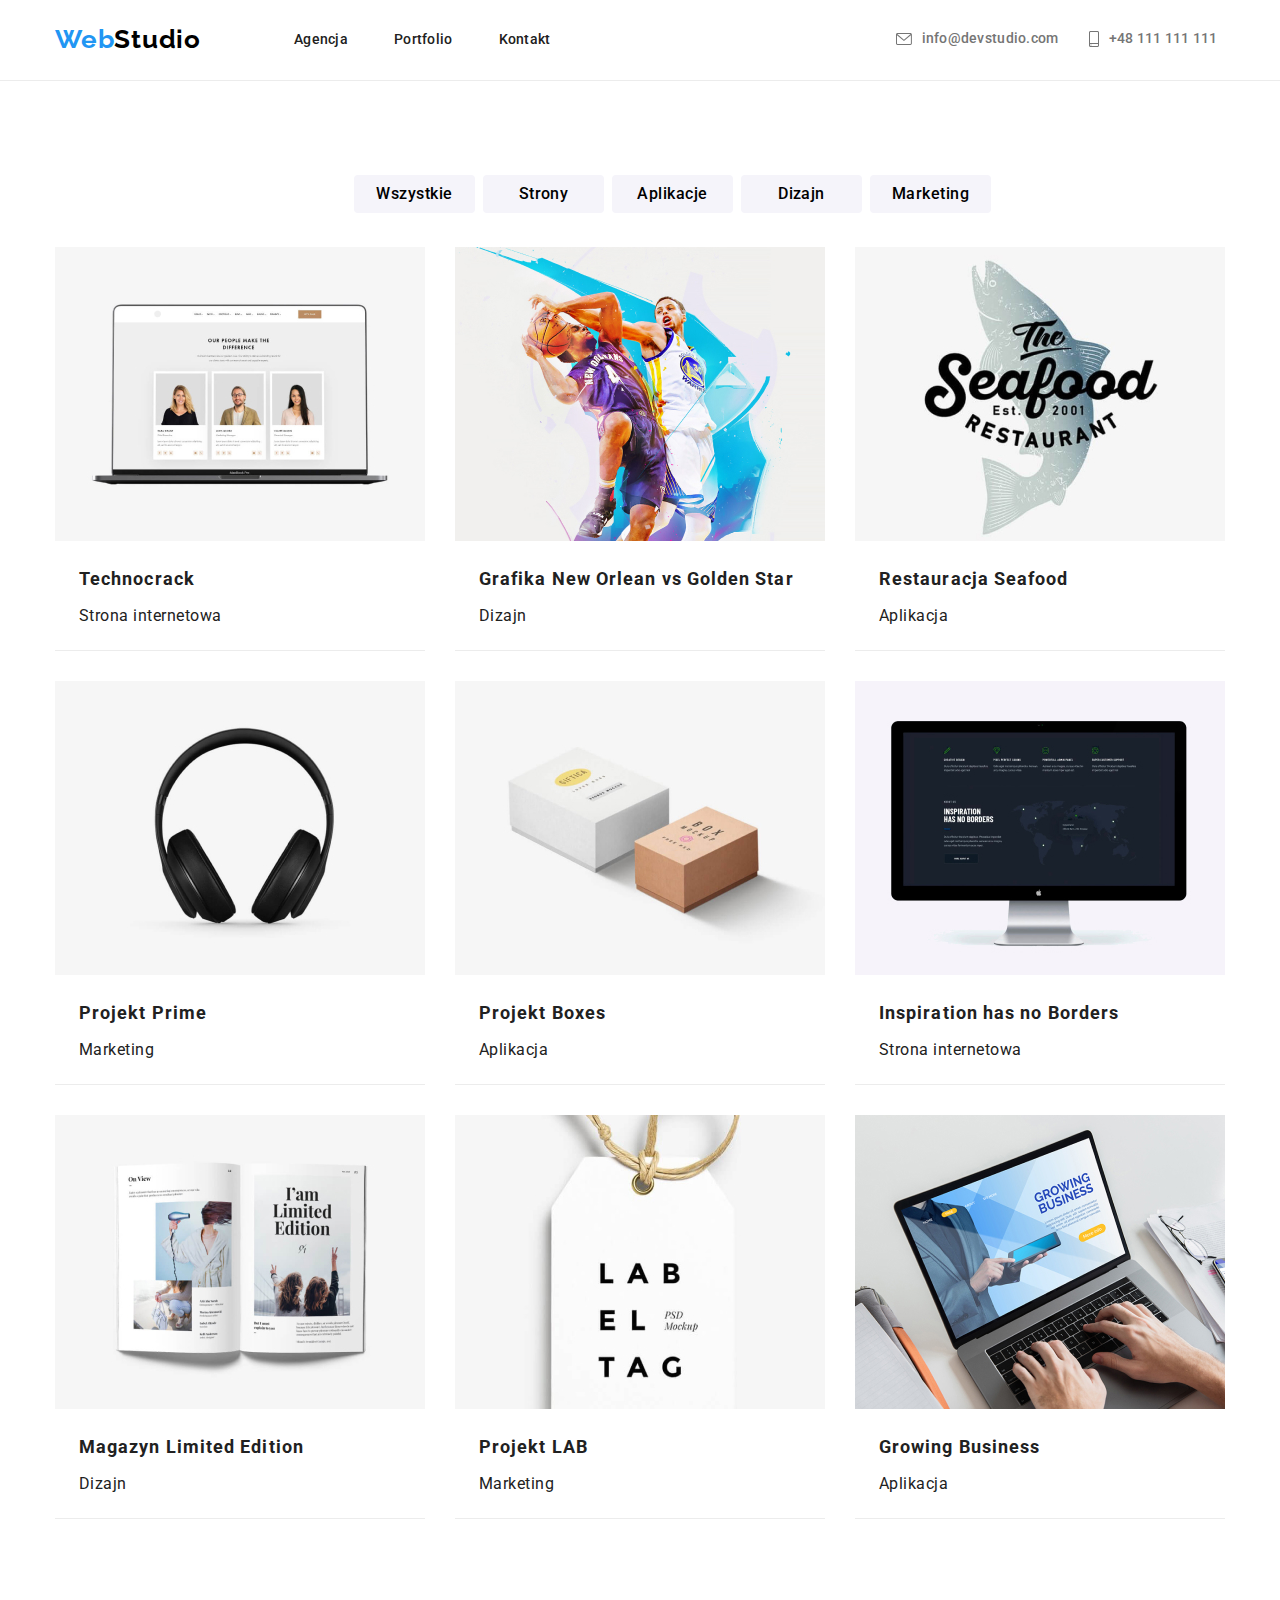
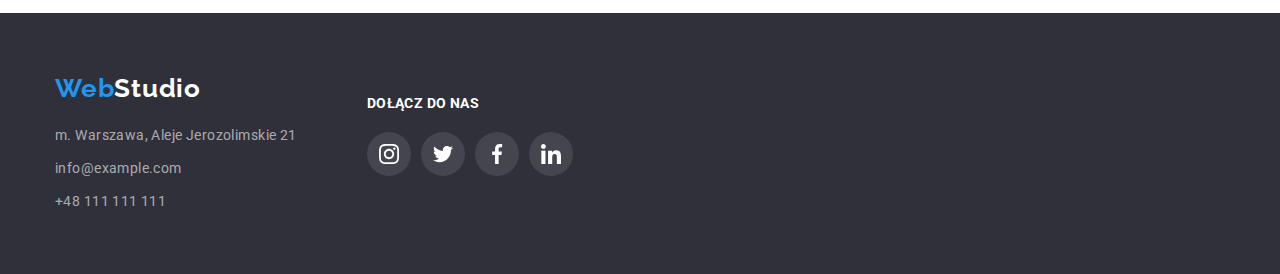
==== portfolio.html @ 8bcf7287 "first commit" ====
<!DOCTYPE html>
<html lang="en">
  <head>
    <meta charset="UTF-8" />
    <meta http-equiv="X-UA-Compatible" content="IE=edge" />
    <meta name="viewport" content="width=device-width, initial-scale=1.0" />
    <title>Portfolio</title>
    <link rel="stylesheet" href="./css/modern-normalize.css" />
    <link rel="stylesheet" href="./css/styles.css" />
    <link rel="preconnect" href="https://fonts.googleapis.com" />
    <link rel="preconnect" href="https://fonts.gstatic.com" crossorigin />
    <link href="https://fonts.googleapis.com/css2?family=Raleway:wght@700&family=Roboto:wght@400;500;700;900&display=swap" rel="stylesheet" />
  </head>

  <body>
    <!-- HEADER -->
    <header class="header">
      <div class="container">
        <a class="web-studio-link-header link" href="./index.html"> <span class="blue-text">Web</span><span class="black-text">Studio</span> </a>

        <nav class="navigation">
          <ul class="nav-links list">
            <li class="navigation-item">
              <a href="./index.html">Agencja</a>
            </li>
            <li class="navigation-item">
              <a href="./portfolio.html">Portfolio</a>
            </li>
            <li class="navigation-item">
              <a href="#">Kontakt</a>
            </li>
          </ul>
        </nav>

        <a class="nav-header-mail" href="mailto:info@devstudio.com">
          <svg class="logo-icon" width="16px" height="12px">
            <use href="./images/icons.svg#icon-envelope"></use>
          </svg>
          info@devstudio.com</a
        >
        <a class="nav-header-tel" href="tel:+48111111111">
          <svg class="logo-icon" width="10px" height="16px">
            <use href="./images/icons.svg#icon-smartphone"></use>
          </svg>
          +48 111 111 111</a
        >
      </div>
    </header>

    <!-- MAIN -->
    <main>
      <!-- BUTTONS -->
      <section class="portfolio section">
        <div class="container">
          <div class="filter-buttons">
            <ul class="filter-buttons-list list">
              <li class="filter-buttons-list-item">
                <button type="button" class="filter-button">Wszystkie</button>
              </li>
              <li class="filter-buttons-list-item">
                <button type="button" class="filter-button">Strony</button>
              </li>
              <li class="filter-buttons-list-item">
                <button type="button" class="filter-button">Aplikacje</button>
              </li>
              <li class="filter-buttons-list-item">
                <button type="button" class="filter-button">Dizajn</button>
              </li>
              <li class="filter-buttons-list-item">
                <button type="button" class="filter-button">Marketing</button>
              </li>
            </ul>
          </div>
          <!-- PORTFOLIO -->
          <div class="portfolio-items">
            <ul class="portfolio-list list">
              <li class="portfolio-list-item">
                <img src="./images/portfolio/project-1.jpg" alt="a picture of a laptop" width="370" height="294" />
                <div class="portfolio-list-description">
                  <p class="portfolio-content-title">Technocrack</p>
                  <p class="portfolio-content-description">Strona internetowa</p>
                </div>
              </li>
              <li class="portfolio-list-item">
                <img src="./images/portfolio/project-2.jpg" alt="two basketball players" width="370" height="294" />
                <div class="portfolio-list-description">
                  <p class="portfolio-content-title">Grafika New Orlean vs Golden Star</p>
                  <p class="portfolio-content-description">Dizajn</p>
                </div>
              </li>
              <li class="portfolio-list-item">
                <img src="./images/portfolio/project-3.jpg" alt="the seafood restaurant logo" width="370" height="294" />
                <div class="portfolio-list-description">
                  <p class="portfolio-content-title">Restauracja Seafood</p>
                  <p class="portfolio-content-description">Aplikacja</p>
                </div>
              </li>
              <li class="portfolio-list-item">
                <img src="./images/portfolio/project-4.jpg" alt="headphones" width="370" height="294" />
                <div class="portfolio-list-description">
                  <p class="portfolio-content-title">Projekt Prime</p>
                  <p class="portfolio-content-description">Marketing</p>
                </div>
              </li>
              <li class="portfolio-list-item">
                <img src="./images/portfolio/project-5.jpg" alt="two boxes" width="370" height="294" />
                <div class="portfolio-list-description">
                  <p class="portfolio-content-title">Projekt Boxes</p>
                  <p class="portfolio-content-description">Aplikacja</p>
                </div>
              </li>
              <li class="portfolio-list-item">
                <img src="./images/portfolio/project-6.jpg" alt="a computer screen" width="370" height="294" />
                <div class="portfolio-list-description">
                  <p class="portfolio-content-title">Inspiration has no Borders</p>
                  <p class="portfolio-content-description">Strona internetowa</p>
                </div>
              </li>
              <li class="portfolio-list-item">
                <img src="./images/portfolio/project-7.jpg" alt="an open book" width="370" height="294" />
                <div class="portfolio-list-description">
                  <p class="portfolio-content-title">Magazyn Limited Edition</p>
                  <p class="portfolio-content-description">Dizajn</p>
                </div>
              </li>
              <li class="portfolio-list-item">
                <img src="./images/portfolio/project-8.jpg" alt="label tag" width="370" height="294" />
                <div class="portfolio-list-description">
                  <p class="portfolio-content-title">Projekt LAB</p>
                  <p class="portfolio-content-description">Marketing</p>
                </div>
              </li>
              <li class="portfolio-list-item">
                <img src="./images/portfolio/project-9.jpg" alt="a laptop with somebody's hands on it" width="370" height="294" />
                <div class="portfolio-list-description">
                  <p class="portfolio-content-title">Growing Business</p>
                  <p class="portfolio-content-description">Aplikacja</p>
                </div>
              </li>
            </ul>
          </div>
        </div>
      </section>
    </main>

    <!-- FOOTER -->
    <footer class="footer">
      <div class="container">
        <div class="footer-main">
          <a class="web-studio-link-footer link" href="./index.html"> <span class="blue-text">Web</span><span class="white-text">Studio</span> </a>
          <address>
            <ul class="footer-address-list list">
              <li class="footer-address-list-item">
                <a class="footer-address-city link" href="https://goo.gl/maps/8UY9UsFs9C7cdCLy5" target="_blank">m. Warszawa, Aleje Jerozolimskie 21</a>
              </li>
              <li class="footer-address-list-item">
                <a class="footer-address-mail link" href="mailto:info@example.com">info@example.com</a>
              </li>
              <li class="footer-address-list-item">
                <a class="footer-address-tel link" href="tel:+48111111111">+48 111 111 111</a>
              </li>
            </ul>
          </address>
        </div>
        <div class="join-us">
          <div class="join-us-text">DOŁĄCZ DO NAS</div>
          <ul class="join-us-social-list list">
            <li class="join-us-social-list-item">
              <a href="#" class="join-us-social-list-link">
                <svg class="join-us-social-list-link-icon" width="20px" height="20px">
                  <use href="./images/icons.svg#icon-instagram"></use>
                </svg>
              </a>
            </li>
            <li class="join-us-social-list-item">
              <a href="#" class="join-us-social-list-link">
                <svg class="join-us-social-list-link-icon" width="20px" height="20px">
                  <use href="./images/icons.svg#icon-twitter"></use>
                </svg>
              </a>
            </li>
            <li class="join-us-social-list-item">
              <a href="#" class="join-us-social-list-link">
                <svg class="join-us-social-list-link-icon" width="20px" height="20px">
                  <use href="./images/icons.svg#icon-facebook"></use>
                </svg>
              </a>
            </li>
            <li class="join-us-social-list-item">
              <a href="#" class="join-us-social-list-link">
                <svg class="join-us-social-list-link-icon" width="20px" height="20px">
                  <use href="./images/icons.svg#icon-linkedin"></use>
                </svg>
              </a>
            </li>
          </ul>
        </div>
      </div>
    </footer>
  </body>
</html>
---- css/styles.css ----
:root {
  --solid-black-color: rgba(0, 0, 0, 100%);
  --black-color: rgba(33, 33, 33, 100%);
  --white-color: rgba(255, 255, 255, 100%);
  --blue-color: rgba(33, 150, 243, 100%);
  --grey-color: rgba(117, 117, 117, 100%);
  --es-and-footer-bg-color: rgba(47, 48, 58, 100%);
  --btn-white-bg-color: rgba(245, 244, 250, 100%);
  --white-opacity-60-color: rgba(255, 255, 255, 60%);
  --header-border-color: rgba(236, 236, 236, 100%);
  --grey-social-icon: rgba(175, 177, 184, 100%);
  --shadow: rgba(0, 0, 0, 0.25);
  --footer-icon-background: rgba(255, 255, 255, 10%);
}

body {
  font-family: 'Roboto', sans-serif;
  color: var(--black-color);
  background-color: var(--white-color);
}

h1,
h2,
h3,
h4,
h5,
h6 {
  margin: 0;
  padding: 0;
}

ul,
ol {
  margin: 0;
  padding: 0;
}

p {
  margin: 0;
  padding: 0;
}

img {
  display: block;
}

.list {
  list-style: none;
}

.link {
  text-decoration: none;
}

.container {
  width: 1200px;
  padding: 0 15px;
  margin: 0 auto;
  align-items: center;
}

.section {
  padding-top: 94px;
  padding-bottom: 94px;
}

.section-only-bottom {
  padding-bottom: 94px;
}

/* ==== HEADER ==== */

.header {
  border-bottom: 1px solid var(--header-border-color);
}

.header .container {
  display: flex;
  padding-top: 24px;
  padding-bottom: 25px;
}

.navigation {
  display: flex;
}

.nav-links {
  display: flex;
}

.navigation-item:not(:last-child) {
  margin-right: 46px;
}

.web-studio-link-header {
  font-family: 'Raleway', sans-serif;
  font-style: normal;
  font-weight: bold;
  font-size: 26px;
  line-height: 1.19;
  letter-spacing: 0.03em;
  margin-right: 93px;
}

.nav-header-mail {
  display: flex;
  margin-left: 345px;
  margin-right: 30px;
  align-items: center;
  justify-content: center;
  fill: var(--grey-color);
}

.nav-header-tel {
  display: flex;
  align-items: center;
  justify-content: center;
  fill: var(--grey-color);
}

.logo-icon {
  margin-right: 10px;
}

.nav-header-mail:hover,
.nav-header-mail:focus,
.nav-header-tel:hover,
.nav-header-tel:focus {
  fill: var(--blue-color);
}

.blue-text {
  color: var(--blue-color);
}

.black-text {
  color: var(--solid-black-color);
}

.white-text {
  color: var(--white-color);
}

.nav-links a {
  color: var(--black-color);
}

.nav-links a,
.nav-header-mail,
.nav-header-tel {
  text-decoration: none;
  font-family: inherit;
  font-style: normal;
  font-weight: 500;
  font-size: 14px;
  line-height: 1.14;
  letter-spacing: 0.02em;
}

.nav-links a:hover,
.nav-links a:focus,
.nav-header-mail:hover,
.nav-header-mail:focus,
.nav-header-tel:hover,
.nav-header-tel:focus {
  text-decoration: none;
  color: var(--blue-color);
}

.nav-header-mail,
.nav-header-tel {
  color: var(--grey-color);
}

/* ==== EFFECTIVE SOLUTIONS ==== */

.effective-solutions {
  background-image: linear-gradient(rgba(47, 50, 58, 0.4), rgba(47, 50, 58, 0.4)), url('../images/mainPageBackground.png');
  background-size: 1600px;
  background-repeat: no-repeat;
  background-color: rgba(47, 50, 58, 0.4);
  box-shadow: 0px 4px 4px rgba(0, 0, 0, 0.25);
}

.effective-solutions .container {
  display: block;
  padding: 106px 0;
  text-align: center;
}

.effective-solutions-title {
  color: var(--white-color);
  font-family: inherit;
  font-style: normal;
  font-weight: 900;
  font-size: 44px;
  line-height: 1.36;
  text-align: center;
  letter-spacing: 0.06em;
  text-transform: uppercase;
  width: 696px;
  margin: 0 auto;
}

.order-service-button {
  color: var(--solid-black-color);
  background-color: var(--btn-white-bg-color);
  font-family: inherit;
  font-style: normal;
  font-weight: bold;
  font-size: 16px;
  line-height: 1.875;
  letter-spacing: 0.06em;
  width: 200px;
  height: 50px;
  border: none;
  border-radius: 4px;
  display: inline-block;
  margin: 30px auto 0px;
  box-shadow: 0px 4px 4px rgba(0, 0, 0, 0.15);
}

.order-service-button:hover,
.order-service-button:focus {
  color: var(--white-color);
  background-color: var(--blue-color);
  cursor: pointer;
}

/* ==== OUR ATTRIBUTES ==== */

.our-attributes-list {
  display: flex;
}

.our-attributes-list-element {
  width: 270px;
  height: 251px;
}

.our-attributes-list-icon {
  display: flex;
  align-items: center;
  justify-content: center;
  width: 270px;
  height: 120px;
  margin-bottom: 30px;
  background-color: var(--btn-white-bg-color);
}

.our-attributes-list-element:not(:last-child) {
  margin-right: 30px;
}

.lorem-ipsum-title {
  font-weight: bold;
  line-height: 1.14;
  text-transform: uppercase;
  margin-bottom: 10px;
}

.lorem-ipsum-content {
  color: var(--grey-color);
  line-height: 1.714;
}

.lorem-ipsum-title,
.lorem-ipsum-content {
  font-family: inherit;
  font-size: 14px;
  letter-spacing: 0.03em;
}

/* ==== WHAT DO WE DO ==== */

.what-do-we-do-title {
  margin-bottom: 50px;
  margin-right: auto;
  margin-left: auto;
}

.what-do-we-do-list {
  display: flex;
}

.what-do-we-do-list-item:not(:last-child) {
  margin-right: 30px;
}

/* ==== OUR TEAM ==== */

.our-team {
  background-color: var(--btn-white-bg-color);
}

.our-team-title {
  margin-bottom: 50px;
}

.our-team-list {
  display: flex;
}

.our-team-list-item:not(:last-child) {
  margin-right: 30px;
}

.our-team-list-item {
  background-color: var(--white-color);
  width: 270px;
  height: 428px;
  border-radius: 0px 0px 4px 4px;
  box-shadow: 0px 1px 3px rgba(0, 0, 0, 0.12), 0px 1px 1px rgba(0, 0, 0, 0.14), 0px 2px 1px rgba(0, 0, 0, 0.2);
}

.our-team-worker-title {
  margin-top: 30px;
  margin-bottom: 10px;
}

.our-team-worker-position {
  margin-bottom: 16px;
}

.what-do-we-do-title,
.our-team-title,
.our-customers-title {
  font-family: inherit;
  font-style: normal;
  font-weight: bold;
  font-size: 36px;
  line-height: 1.17;
  text-align: center;
  letter-spacing: 0.03em;
}

.our-team-worker-title {
  font-weight: 500;
}

.our-team-worker-position {
  color: var(--grey-color);
}

.our-team-worker-title,
.our-team-worker-position {
  font-family: inherit;
  font-size: 16px;
  line-height: 1.188;
  text-align: center;
  letter-spacing: 0.03em;
}

.social-list {
  display: flex;
  justify-content: center;
  align-items: center;
}

.social-list-link {
  display: flex;
  width: 44px;
  height: 44px;
  align-items: center;
  justify-content: center;
  border-radius: 50%;
  fill: var(--grey-social-icon);
}

.social-list-link:hover,
.social-list-link:focus {
  fill: var(--white-color);
  background-color: var(--blue-color);
}

.social-list-item:not(:last-child) {
  margin-right: 10px;
}

/* ==== OUR CUSTOMERS ==== */

.our-customers-title {
  margin-bottom: 50px;
}

.our-customers-list {
  display: flex;
  align-items: center;
  justify-content: center;
}

.our-customers-list-item {
  display: flex;
  align-items: center;
  justify-content: center;
  width: 170px;
  height: 92px;
  border: 1px solid var(--grey-social-icon);
  border-radius: 4px;
  fill: var(--grey-social-icon);
}

.our-customers-list-item:hover,
.our-customers-list-item:focus {
  border: 1px solid var(--blue-color);
  fill: var(--blue-color);
  cursor: pointer;
}

.our-customers-list-item:not(:last-child) {
  margin-right: 30px;
}

/* ==== FOOTER ==== */

.footer .container {
  display: flex;
}

.footer {
  background-color: var(--es-and-footer-bg-color);
  padding-top: 60px;
  padding-bottom: 60px;
}

.footer-address-list-item:not(:last-child) {
  margin-bottom: 9px;
}

.footer-address-list {
  margin-top: 20px;
}

.web-studio-link-footer {
  font-family: 'Raleway', sans-serif;
  font-style: normal;
  font-weight: bold;
  font-size: 26px;
  line-height: 1.19;
  letter-spacing: 0.03em;
  width: 145px;
  height: 31px;
}

.footer-address-city,
.footer-address-mail,
.footer-address-tel {
  color: var(--white-opacity-60-color);
  font-family: inherit;
  font-style: normal;
  font-weight: normal;
  font-size: 14px;
  line-height: 1.714;
  letter-spacing: 0.03em;
}

.footer-address-city:hover,
.footer-address-city:focus,
.footer-address-mail:hover,
.footer-address-mail:focus,
.footer-address-tel:hover,
.footer-address-tel:focus {
  color: var(--white-color);
}

.join-us {
  margin-top: -16.5px;
  margin-left: 70px;
  width: 206px;
  height: 80px;
}

.join-us-text {
  font-family: inherit;
  font-weight: bold;
  font-size: 14px;
  line-height: 1.172;
  letter-spacing: 0.03em;
  color: var(--white-color);
  margin-bottom: 20px;
}

.join-us-social-list {
  display: flex;
  justify-content: center;
  align-items: center;
}

.join-us-social-list-link {
  display: flex;
  width: 44px;
  height: 44px;
  align-items: center;
  justify-content: center;
  border-radius: 50%;
  fill: var(--white-color);
  background-color: var(--footer-icon-background);
}

.join-us-social-list-link:hover,
.join-us-social-list-link:focus {
  fill: var(--white-color);
  background-color: var(--blue-color);
}

.join-us-social-list-item:not(:last-child) {
  margin-right: 10px;
}

/* ==== PORTFOLIO ==== */

/* ==== FILTER BUTTONS ==== */

.filter-buttons {
  width: 572px;
  margin: 0 auto;
}

.filter-buttons-list {
  display: flex;
  margin-bottom: 34px;
}

.filter-buttons-list-item:not(:last-child) {
  margin-right: 8px;
}

.filter-button {
  color: var(--solid-black-color);
  background-color: var(--btn-white-bg-color);
  font-family: inherit;
  font-style: normal;
  font-weight: 500;
  font-size: 16px;
  line-height: 1.625;
  text-align: center;
  letter-spacing: 0.03em;
  width: 121px;
  height: 38px;
  border: none;
  border-radius: 4px;
}

.filter-button:hover,
.filter-button:focus {
  color: var(--white-color);
  background-color: var(--blue-color);
  cursor: pointer;
  box-shadow: 0px 3px 1px rgba(0, 0, 0, 0.1), 0px 1px 2px rgba(0, 0, 0, 0.08), 0px 2px 2px rgba(0, 0, 0, 0.12);
}

/* ==== PORTFOLIO ==== */

.portfolio-content-title,
.portfolio-content-description {
  font-family: inherit;
}

.portfolio-content-title {
  font-weight: bold;
  font-size: 18px;
  line-height: 2;
  letter-spacing: 0.06em;
}

.portfolio-content-description {
  font-size: 16px;
  line-height: 1.875;
  letter-spacing: 0.03em;
}

.portfolio-list {
  display: flex;
  flex-wrap: wrap;
}

.portfolio-list-item {
  width: 370px;
  height: 404px;
  border-bottom: 1px solid var(--header-border-color);
  background-color: var(--white-color);
}

.portfolio-list-item:hover,
.portfolio-list-item:focus {
  box-shadow: 0px 1px 1px rgba(0, 0, 0, 0.12), 0px 4px 4px rgba(0, 0, 0, 0.06), 1px 4px 6px rgba(0, 0, 0, 0.16);
}

.portfolio-list-item:nth-child(3n + 1) {
  margin-right: 30px;
}

.portfolio-list-item:nth-child(3n + 2) {
  margin-right: 30px;
}

.portfolio-list-item:nth-child(3n + 3) {
  margin-right: 0px;
}

.portfolio-list-item:nth-child(-n + 6) {
  margin-bottom: 30px;
}

.portfolio-list-description {
  margin: 20px 24px;
}

.portfolio-content-title {
  margin-bottom: 4px;
}
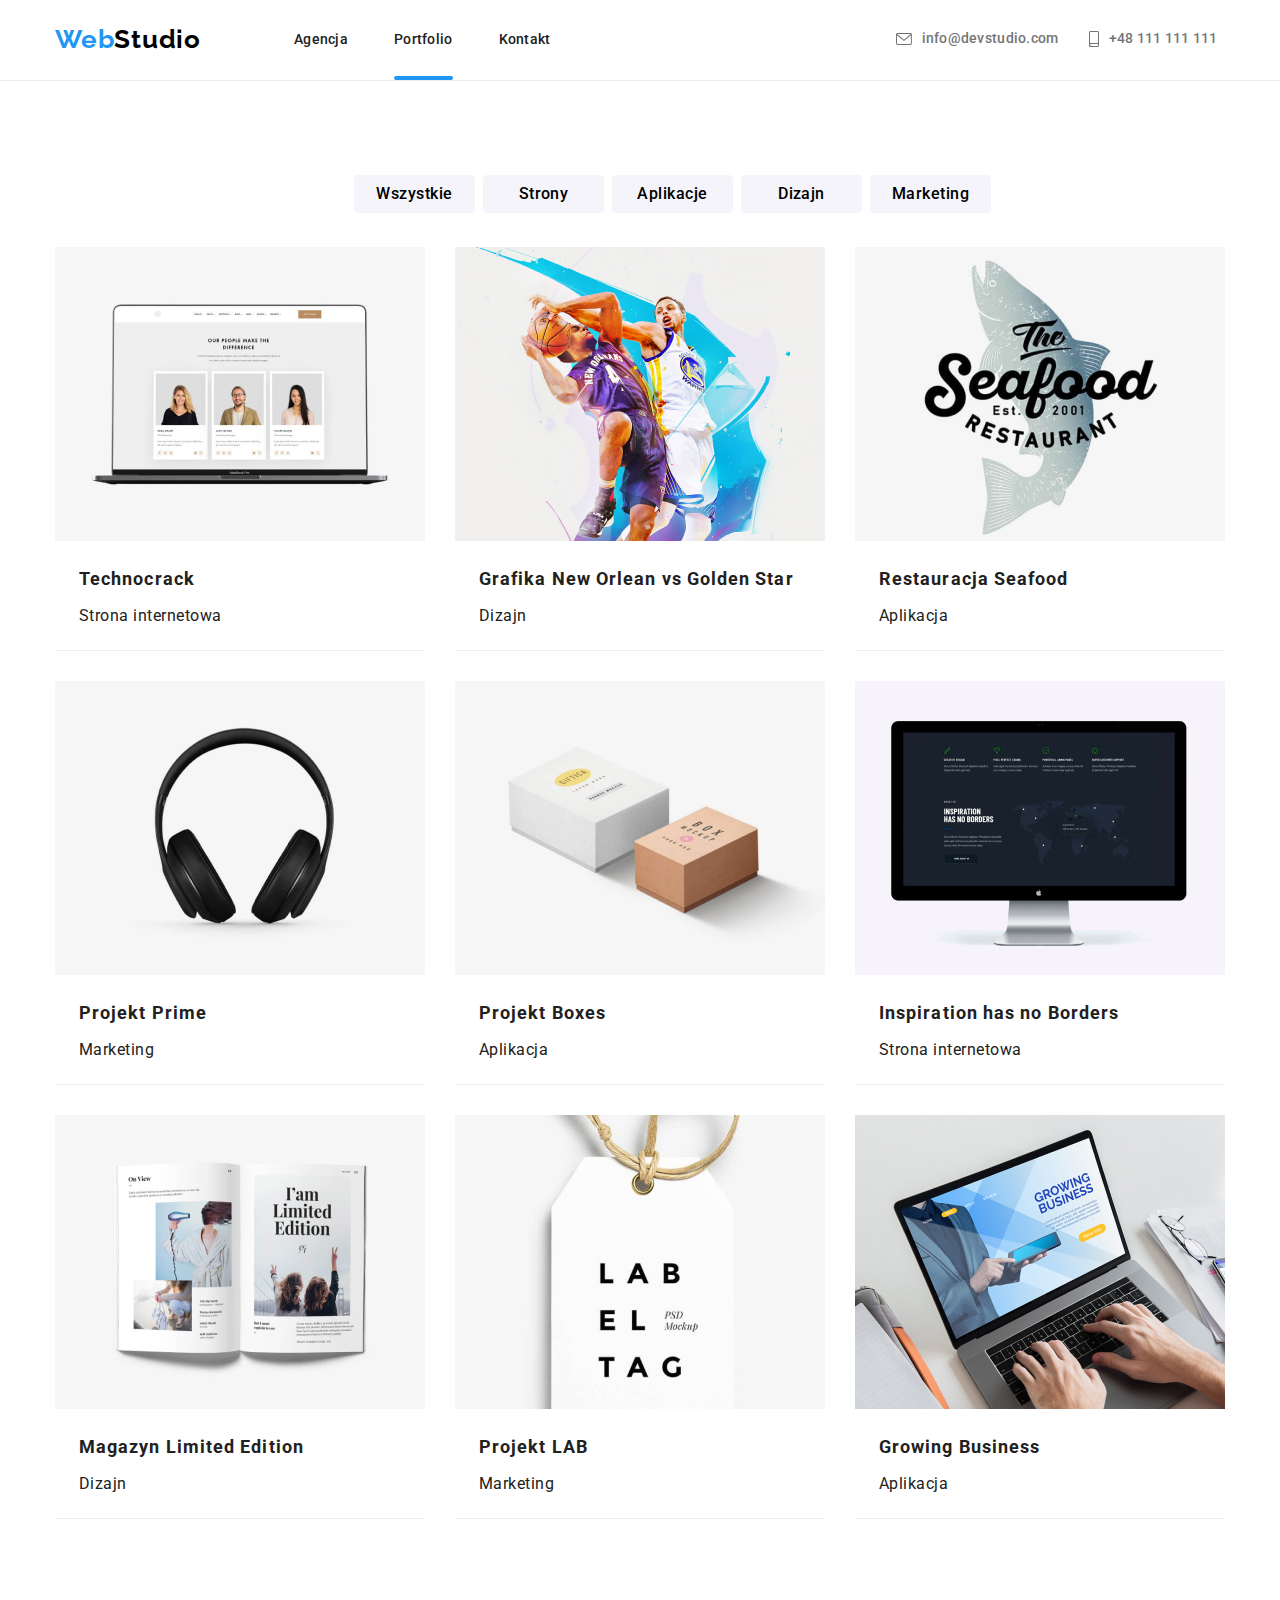
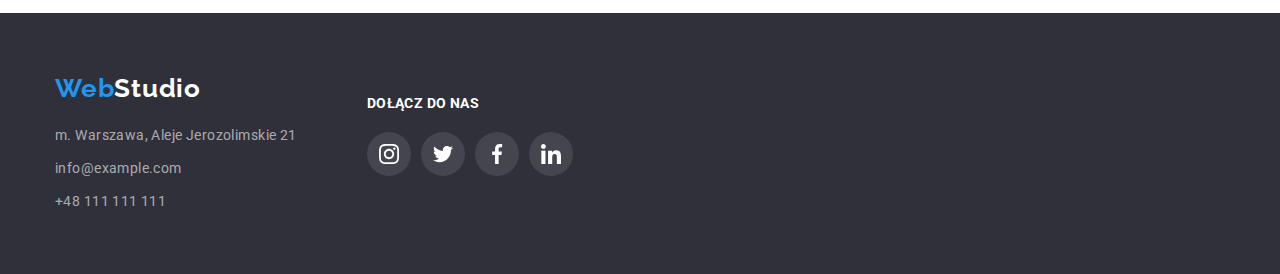
==== commit 3e9759fc: "homework #5 v1.0" ====
--- a/portfolio.html
+++ b/portfolio.html
@@ -24,7 +24,7 @@
               <a href="./index.html">Agencja</a>
             </li>
             <li class="navigation-item">
-              <a href="./portfolio.html">Portfolio</a>
+              <a class="navigation-item-link" href="./portfolio.html">Portfolio</a>
             </li>
             <li class="navigation-item">
               <a href="#">Kontakt</a>
@@ -75,63 +75,135 @@
           <div class="portfolio-items">
             <ul class="portfolio-list list">
               <li class="portfolio-list-item">
-                <img src="./images/portfolio/project-1.jpg" alt="a picture of a laptop" width="370" height="294" />
+                <div class="portfolio-list-item-box">
+                  <img src="./images/portfolio/project-1.jpg" alt="a picture of a laptop" width="370" height="294" />
+                  <div class="portfolio-list-item-box-overlay">
+                    <p>
+                      Technocrack jest popularną platformą wykorzystywaną do rozpowszechniania koronawirusa. Firmy wykorzystują tę platformę do celów szpiegowskich i
+                      ataków na niezabezpieczone serwery konkurencji
+                    </p>
+                  </div>
+                </div>
                 <div class="portfolio-list-description">
                   <p class="portfolio-content-title">Technocrack</p>
                   <p class="portfolio-content-description">Strona internetowa</p>
                 </div>
               </li>
               <li class="portfolio-list-item">
-                <img src="./images/portfolio/project-2.jpg" alt="two basketball players" width="370" height="294" />
+                <div class="portfolio-list-item-box">
+                  <img src="./images/portfolio/project-2.jpg" alt="two basketball players" width="370" height="294" />
+                  <div class="portfolio-list-item-box-overlay">
+                    <p>
+                      Technocrack jest popularną platformą wykorzystywaną do rozpowszechniania koronawirusa. Firmy wykorzystują tę platformę do celów szpiegowskich i
+                      ataków na niezabezpieczone serwery konkurencji
+                    </p>
+                  </div>
+                </div>
                 <div class="portfolio-list-description">
                   <p class="portfolio-content-title">Grafika New Orlean vs Golden Star</p>
                   <p class="portfolio-content-description">Dizajn</p>
                 </div>
               </li>
               <li class="portfolio-list-item">
-                <img src="./images/portfolio/project-3.jpg" alt="the seafood restaurant logo" width="370" height="294" />
+                <div class="portfolio-list-item-box">
+                  <img src="./images/portfolio/project-3.jpg" alt="the seafood restaurant logo" width="370" height="294" />
+                  <div class="portfolio-list-item-box-overlay">
+                    <p>
+                      Technocrack jest popularną platformą wykorzystywaną do rozpowszechniania koronawirusa. Firmy wykorzystują tę platformę do celów szpiegowskich i
+                      ataków na niezabezpieczone serwery konkurencji
+                    </p>
+                  </div>
+                </div>
                 <div class="portfolio-list-description">
                   <p class="portfolio-content-title">Restauracja Seafood</p>
                   <p class="portfolio-content-description">Aplikacja</p>
                 </div>
               </li>
               <li class="portfolio-list-item">
-                <img src="./images/portfolio/project-4.jpg" alt="headphones" width="370" height="294" />
+                <div class="portfolio-list-item-box">
+                  <img src="./images/portfolio/project-4.jpg" alt="headphones" width="370" height="294" />
+                  <div class="portfolio-list-item-box-overlay">
+                    <p>
+                      Technocrack jest popularną platformą wykorzystywaną do rozpowszechniania koronawirusa. Firmy wykorzystują tę platformę do celów szpiegowskich i
+                      ataków na niezabezpieczone serwery konkurencji
+                    </p>
+                  </div>
+                </div>
                 <div class="portfolio-list-description">
                   <p class="portfolio-content-title">Projekt Prime</p>
                   <p class="portfolio-content-description">Marketing</p>
                 </div>
               </li>
               <li class="portfolio-list-item">
-                <img src="./images/portfolio/project-5.jpg" alt="two boxes" width="370" height="294" />
+                <div class="portfolio-list-item-box">
+                  <img src="./images/portfolio/project-5.jpg" alt="two boxes" width="370" height="294" />
+                  <div class="portfolio-list-item-box-overlay">
+                    <p>
+                      Technocrack jest popularną platformą wykorzystywaną do rozpowszechniania koronawirusa. Firmy wykorzystują tę platformę do celów szpiegowskich i
+                      ataków na niezabezpieczone serwery konkurencji
+                    </p>
+                  </div>
+                </div>
                 <div class="portfolio-list-description">
                   <p class="portfolio-content-title">Projekt Boxes</p>
                   <p class="portfolio-content-description">Aplikacja</p>
                 </div>
               </li>
               <li class="portfolio-list-item">
-                <img src="./images/portfolio/project-6.jpg" alt="a computer screen" width="370" height="294" />
+                <div class="portfolio-list-item-box">
+                  <img src="./images/portfolio/project-6.jpg" alt="a computer screen" width="370" height="294" />
+                  <div class="portfolio-list-item-box-overlay">
+                    <p>
+                      Technocrack jest popularną platformą wykorzystywaną do rozpowszechniania koronawirusa. Firmy wykorzystują tę platformę do celów szpiegowskich i
+                      ataków na niezabezpieczone serwery konkurencji
+                    </p>
+                  </div>
+                </div>
                 <div class="portfolio-list-description">
                   <p class="portfolio-content-title">Inspiration has no Borders</p>
                   <p class="portfolio-content-description">Strona internetowa</p>
                 </div>
               </li>
               <li class="portfolio-list-item">
-                <img src="./images/portfolio/project-7.jpg" alt="an open book" width="370" height="294" />
+                <div class="portfolio-list-item-box">
+                  <img src="./images/portfolio/project-7.jpg" alt="an open book" width="370" height="294" />
+                  <div class="portfolio-list-item-box-overlay">
+                    <p>
+                      Technocrack jest popularną platformą wykorzystywaną do rozpowszechniania koronawirusa. Firmy wykorzystują tę platformę do celów szpiegowskich i
+                      ataków na niezabezpieczone serwery konkurencji
+                    </p>
+                  </div>
+                </div>
                 <div class="portfolio-list-description">
                   <p class="portfolio-content-title">Magazyn Limited Edition</p>
                   <p class="portfolio-content-description">Dizajn</p>
                 </div>
               </li>
               <li class="portfolio-list-item">
-                <img src="./images/portfolio/project-8.jpg" alt="label tag" width="370" height="294" />
+                <div class="portfolio-list-item-box">
+                  <img src="./images/portfolio/project-8.jpg" alt="label tag" width="370" height="294" />
+                  <div class="portfolio-list-item-box-overlay">
+                    <p>
+                      Technocrack jest popularną platformą wykorzystywaną do rozpowszechniania koronawirusa. Firmy wykorzystują tę platformę do celów szpiegowskich i
+                      ataków na niezabezpieczone serwery konkurencji
+                    </p>
+                  </div>
+                </div>
                 <div class="portfolio-list-description">
                   <p class="portfolio-content-title">Projekt LAB</p>
                   <p class="portfolio-content-description">Marketing</p>
                 </div>
               </li>
               <li class="portfolio-list-item">
-                <img src="./images/portfolio/project-9.jpg" alt="a laptop with somebody's hands on it" width="370" height="294" />
+                <div class="portfolio-list-item-box">
+                  <img src="./images/portfolio/project-9.jpg" alt="a laptop with somebody's hands on it" width="370" height="294" />
+                  <div class="portfolio-list-item-box-overlay">
+                    <p>
+                      Technocrack jest popularną platformą wykorzystywaną do rozpowszechniania koronawirusa. Firmy wykorzystują tę platformę do celów szpiegowskich i
+                      ataków na niezabezpieczone serwery konkurencji
+                    </p>
+                  </div>
+                </div>
                 <div class="portfolio-list-description">
                   <p class="portfolio-content-title">Growing Business</p>
                   <p class="portfolio-content-description">Aplikacja</p>
--- a/css/styles.css
+++ b/css/styles.css
@@ -11,6 +11,10 @@
   --grey-social-icon: rgba(175, 177, 184, 100%);
   --shadow: rgba(0, 0, 0, 0.25);
   --footer-icon-background: rgba(255, 255, 255, 10%);
+  --what-do-we-do-img-background: rgba(47, 48, 58, 80%);
+  --portfolio-blue-overlay: rgba(33, 150, 243, 90%);
+  --backdrop-background: rgba(0, 0, 0, 20%);
+  --modal-window-button: rgba(0, 0, 0, 10%);
 }
 
 body {
@@ -92,6 +96,21 @@
   margin-right: 46px;
 }
 
+.navigation-item-link {
+  position: relative;
+}
+
+.navigation-item-link::after {
+  content: '';
+  display: block;
+  width: 100%;
+  height: 4px;
+  background-color: var(--blue-color);
+  border-radius: 2px;
+  position: absolute;
+  top: 45px;
+}
+
 .web-studio-link-header {
   font-family: 'Raleway', sans-serif;
   font-style: normal;
@@ -155,6 +174,7 @@
   font-size: 14px;
   line-height: 1.14;
   letter-spacing: 0.02em;
+  transition: 250ms cubic-bezier(0.4, 0, 0.2, 1);
 }
 
 .nav-links a:hover,
@@ -218,6 +238,7 @@
   display: inline-block;
   margin: 30px auto 0px;
   box-shadow: 0px 4px 4px rgba(0, 0, 0, 0.15);
+  transition: 250ms cubic-bezier(0.4, 0, 0.2, 1);
 }
 
 .order-service-button:hover,
@@ -285,6 +306,31 @@
 
 .what-do-we-do-list-item:not(:last-child) {
   margin-right: 30px;
+}
+
+.what-do-we-do-list-item {
+  position: relative;
+}
+
+.what-do-we-do-list-item > .what-do-we-do-label {
+  position: absolute;
+  background-color: var(--what-do-we-do-img-background);
+  color: var(--white-color);
+  font-family: inherit;
+  font-weight: bold;
+  font-size: 14px;
+  line-height: 1.143;
+  letter-spacing: 0.03em;
+  text-transform: uppercase;
+  width: 370px;
+  height: 70px;
+  bottom: 0;
+}
+
+.what-do-we-do-label {
+  display: flex;
+  align-items: center;
+  justify-content: center;
 }
 
 /* ==== OUR TEAM ==== */
@@ -365,6 +411,7 @@
   justify-content: center;
   border-radius: 50%;
   fill: var(--grey-social-icon);
+  transition: 250ms cubic-bezier(0.4, 0, 0.2, 1);
 }
 
 .social-list-link:hover,
@@ -398,6 +445,7 @@
   border: 1px solid var(--grey-social-icon);
   border-radius: 4px;
   fill: var(--grey-social-icon);
+  transition: 250ms cubic-bezier(0.4, 0, 0.2, 1);
 }
 
 .our-customers-list-item:hover,
@@ -452,6 +500,7 @@
   font-size: 14px;
   line-height: 1.714;
   letter-spacing: 0.03em;
+  transition: 250ms cubic-bezier(0.4, 0, 0.2, 1);
 }
 
 .footer-address-city:hover,
@@ -495,6 +544,7 @@
   border-radius: 50%;
   fill: var(--white-color);
   background-color: var(--footer-icon-background);
+  transition: 250ms cubic-bezier(0.4, 0, 0.2, 1);
 }
 
 .join-us-social-list-link:hover,
@@ -539,6 +589,7 @@
   height: 38px;
   border: none;
   border-radius: 4px;
+  transition: 250ms cubic-bezier(0.4, 0, 0.2, 1);
 }
 
 .filter-button:hover,
@@ -579,6 +630,7 @@
   height: 404px;
   border-bottom: 1px solid var(--header-border-color);
   background-color: var(--white-color);
+  transition: 250ms cubic-bezier(0.4, 0, 0.2, 1);
 }
 
 .portfolio-list-item:hover,
@@ -609,3 +661,105 @@
 .portfolio-content-title {
   margin-bottom: 4px;
 }
+
+.portfolio-list-item-box {
+  position: relative;
+  width: 370px;
+  height: 294px;
+  overflow: hidden;
+}
+
+.portfolio-list-item-box:hover .portfolio-list-item-box-overlay {
+  transform: translateY(0);
+}
+
+.portfolio-list-item-box-overlay {
+  position: absolute;
+  top: 0;
+  left: 0;
+  width: 100%;
+  height: 100%;
+  background-color: var(--portfolio-blue-overlay);
+  transform: translateY(100%);
+  transition: 250ms cubic-bezier(0.4, 0, 0.2, 1);
+}
+
+.portfolio-list-item-box-overlay > p {
+  padding: 49px 45px 49px 24px;
+  font-family: inherit;
+  font-size: 18px;
+  line-height: 1.555;
+  letter-spacing: 0.03em;
+  color: var(--white-color);
+}
+
+/* MODAL WINDOW */
+
+.backdrop {
+  display: flex;
+  background-color: var(--backdrop-background);
+  position: fixed;
+  top: 0;
+  left: 0;
+  bottom: 0;
+  right: 0;
+  width: 100%;
+  height: 100%;
+  cursor: not-allowed;
+}
+
+.modal-box {
+  position: absolute;
+  top: 50%;
+  left: 50%;
+  transform: translate(-50%, -50%);
+  width: 528px;
+  min-height: 581px;
+  background-color: var(--white-color);
+}
+
+.is-hidden {
+  opacity: 0;
+  visibility: hidden;
+  pointer-events: none;
+}
+
+.close-btn {
+  position: absolute;
+  top: 8px;
+  right: 8px;
+  width: 30px;
+  height: 30px;
+  background-color: var(--white-color);
+  border: 1px solid var(--modal-window-button);
+  border-radius: 50%;
+  cursor: pointer;
+}
+
+.animate1 {
+  animation-name: animate1;
+  animation-duration: 700ms;
+  animation-iteration-count: 1;
+  animation-fill-mode: both;
+  animation-timing-function: ease-in-out;
+  animation-delay: 0ms;
+  top: 0;
+  left: 0;
+  bottom: 0;
+  right: 0;
+  margin: auto;
+  width: 528px;
+  height: 581px;
+}
+
+@keyframes animate1 {
+  0% {
+    transform: scale(0);
+    opacity: 0;
+  }
+
+  100% {
+    transform: scale(1);
+    opacity: 1;
+  }
+}
